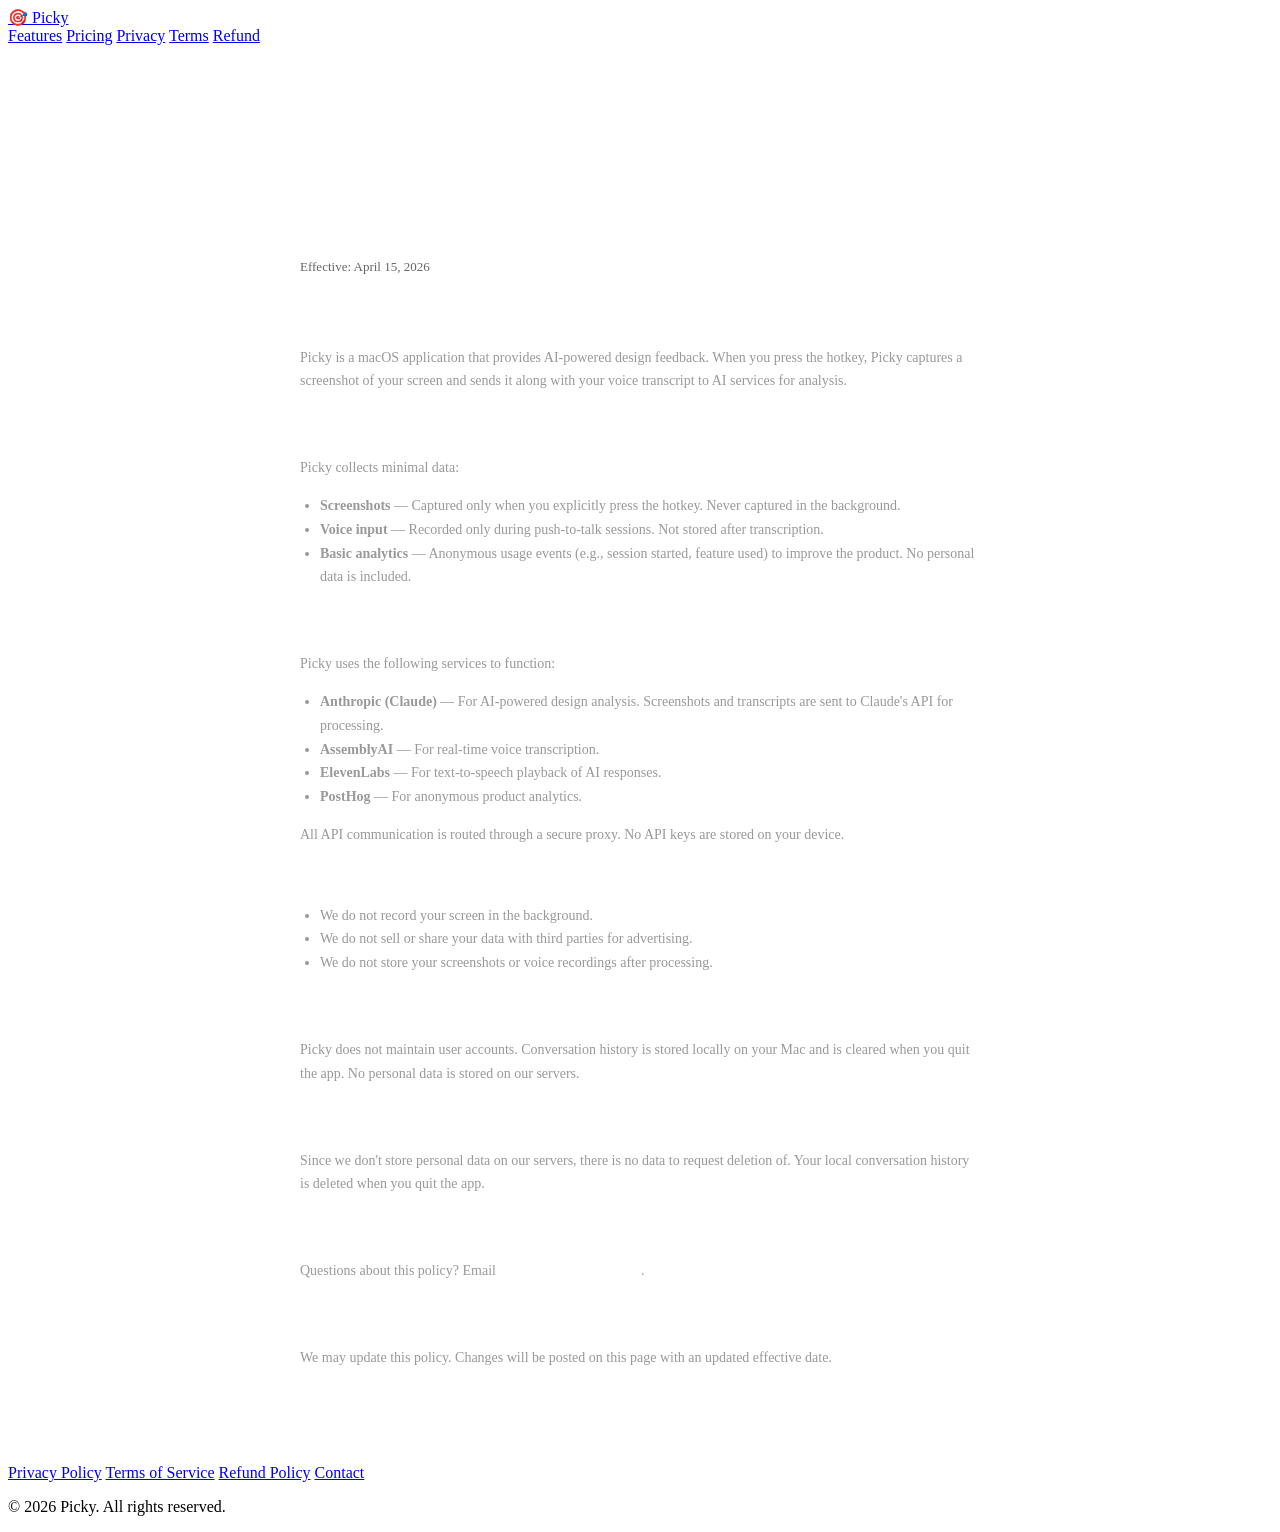
==== privacy/index.html @ 71b6a785 "Remove Python server, use folder-based clean URLs for pure static hosting" ====
<!DOCTYPE html>
<html lang="en">
<head>
  <meta charset="UTF-8">
  <meta name="viewport" content="width=device-width, initial-scale=1.0">
  <title>Privacy Policy — Picky</title>
  <link rel="preconnect" href="https://fonts.googleapis.com">
  <link href="https://fonts.googleapis.com/css2?family=Inter:wght@400;500;600;700&display=swap" rel="stylesheet">
  <link rel="stylesheet" href="style.css">
  <style>.legal{max-width:680px;margin:0 auto;padding:140px 24px 80px}.legal h1{font-size:32px;font-weight:700;color:#fff;margin-bottom:8px}.legal .date{font-size:13px;color:#666;margin-bottom:32px}.legal h2{font-size:18px;font-weight:600;color:#fff;margin-top:28px;margin-bottom:8px}.legal p,.legal li{font-size:14px;color:#999;line-height:1.7}.legal ul{padding-left:20px;margin:8px 0}</style>
</head>
<body>
  <nav>
    <div class="nav-inner">
      <a href="/" class="logo">🎯 Picky</a>
      <div class="nav-links">
        <a href="/#features">Features</a>
        <a href="/#pricing">Pricing</a>
        <a href="/privacy">Privacy</a>
        <a href="/terms">Terms</a>
        <a href="/refund">Refund</a>
      </div>
    </div>
  </nav>

  <div class="legal">
    <h1>Privacy Policy</h1>
    <p class="date">Effective: April 15, 2026</p>

    <h2>What Picky Does</h2>
    <p>Picky is a macOS application that provides AI-powered design feedback. When you press the hotkey, Picky captures a screenshot of your screen and sends it along with your voice transcript to AI services for analysis.</p>

    <h2>Data We Collect</h2>
    <p>Picky collects minimal data:</p>
    <ul>
      <li><strong>Screenshots</strong> — Captured only when you explicitly press the hotkey. Never captured in the background.</li>
      <li><strong>Voice input</strong> — Recorded only during push-to-talk sessions. Not stored after transcription.</li>
      <li><strong>Basic analytics</strong> — Anonymous usage events (e.g., session started, feature used) to improve the product. No personal data is included.</li>
    </ul>

    <h2>Third-Party Services</h2>
    <p>Picky uses the following services to function:</p>
    <ul>
      <li><strong>Anthropic (Claude)</strong> — For AI-powered design analysis. Screenshots and transcripts are sent to Claude's API for processing.</li>
      <li><strong>AssemblyAI</strong> — For real-time voice transcription.</li>
      <li><strong>ElevenLabs</strong> — For text-to-speech playback of AI responses.</li>
      <li><strong>PostHog</strong> — For anonymous product analytics.</li>
    </ul>
    <p>All API communication is routed through a secure proxy. No API keys are stored on your device.</p>

    <h2>What We Don't Do</h2>
    <ul>
      <li>We do not record your screen in the background.</li>
      <li>We do not sell or share your data with third parties for advertising.</li>
      <li>We do not store your screenshots or voice recordings after processing.</li>
    </ul>

    <h2>Data Storage</h2>
    <p>Picky does not maintain user accounts. Conversation history is stored locally on your Mac and is cleared when you quit the app. No personal data is stored on our servers.</p>

    <h2>Your Rights</h2>
    <p>Since we don't store personal data on our servers, there is no data to request deletion of. Your local conversation history is deleted when you quit the app.</p>

    <h2>Contact</h2>
    <p>Questions about this policy? Email <a href="mailto:mhalzaghari@gmail.com" style="color:#fff;text-decoration:underline">mhalzaghari@gmail.com</a>.</p>

    <h2>Changes</h2>
    <p>We may update this policy. Changes will be posted on this page with an updated effective date.</p>
  </div>

  <footer>
    <div class="footer-inner">
      <div class="footer-links">
        <a href="/privacy">Privacy Policy</a>
        <a href="/terms">Terms of Service</a>
        <a href="/refund">Refund Policy</a>
        <a href="mailto:mhalzaghari@gmail.com">Contact</a>
      </div>
      <p>&copy; 2026 Picky. All rights reserved.</p>
    </div>
  </footer>
</body>
</html>
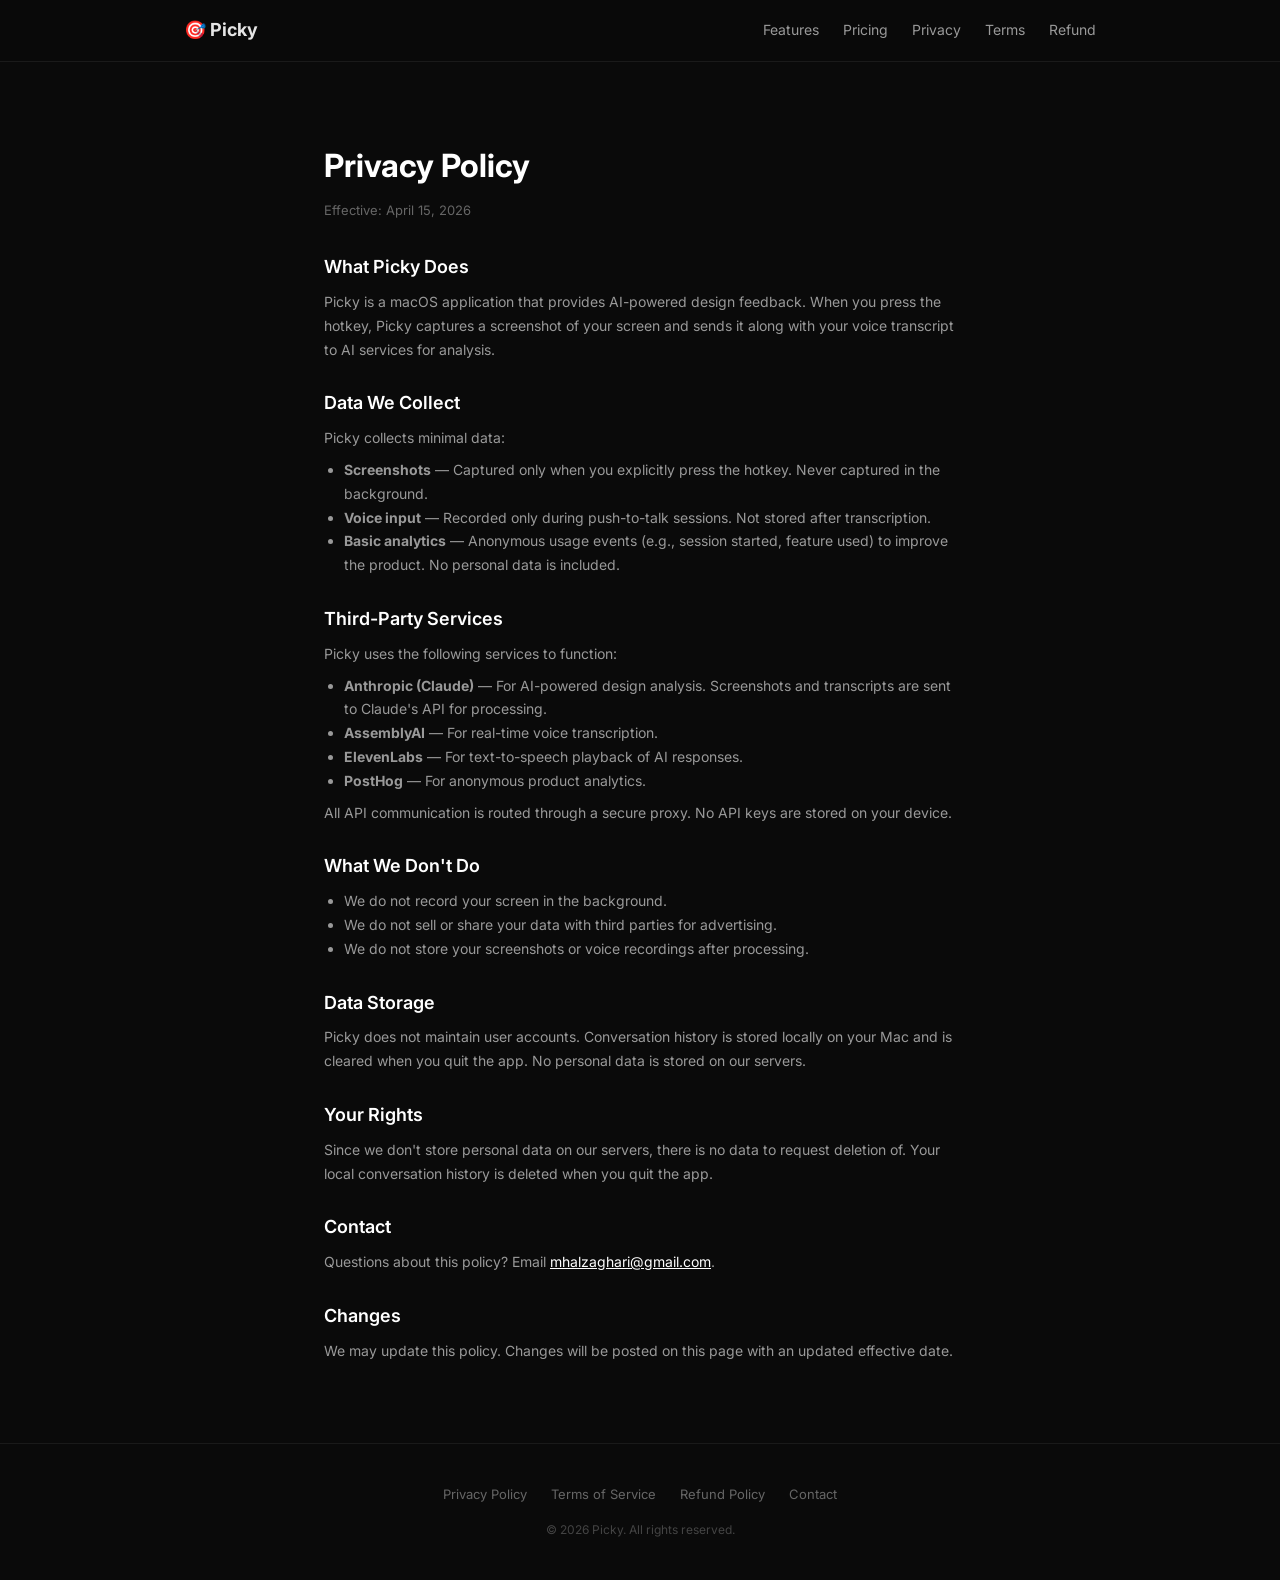
==== commit c7600ba5: "fix: use absolute path for style.css in terms and privacy pages" ====
--- a/privacy/index.html
+++ b/privacy/index.html
@@ -6,7 +6,7 @@
   <title>Privacy Policy — Picky</title>
   <link rel="preconnect" href="https://fonts.googleapis.com">
   <link href="https://fonts.googleapis.com/css2?family=Inter:wght@400;500;600;700&display=swap" rel="stylesheet">
-  <link rel="stylesheet" href="style.css">
+  <link rel="stylesheet" href="/style.css">
   <style>.legal{max-width:680px;margin:0 auto;padding:140px 24px 80px}.legal h1{font-size:32px;font-weight:700;color:#fff;margin-bottom:8px}.legal .date{font-size:13px;color:#666;margin-bottom:32px}.legal h2{font-size:18px;font-weight:600;color:#fff;margin-top:28px;margin-bottom:8px}.legal p,.legal li{font-size:14px;color:#999;line-height:1.7}.legal ul{padding-left:20px;margin:8px 0}</style>
 </head>
 <body>
--- a/style.css
+++ b/style.css
@@ -0,0 +1,59 @@
+* { margin: 0; padding: 0; box-sizing: border-box; }
+
+body {
+  font-family: 'Inter', -apple-system, sans-serif;
+  background: #0a0a0a;
+  color: #e5e5e5;
+  line-height: 1.6;
+}
+
+a { color: inherit; text-decoration: none; }
+
+/* Nav */
+nav { position: fixed; top: 0; width: 100%; z-index: 100; background: rgba(10,10,10,0.85); backdrop-filter: blur(12px); border-bottom: 1px solid #1a1a1a; }
+.nav-inner { max-width: 960px; margin: 0 auto; padding: 16px 24px; display: flex; justify-content: space-between; align-items: center; }
+.logo { font-size: 18px; font-weight: 700; }
+.nav-links { display: flex; gap: 24px; font-size: 14px; color: #999; }
+.nav-links a:hover { color: #fff; }
+
+/* Hero */
+.hero { max-width: 680px; margin: 0 auto; padding: 160px 24px 80px; text-align: center; }
+.badge { display: inline-block; padding: 6px 14px; background: #1a1a1a; border: 1px solid #333; border-radius: 20px; font-size: 12px; color: #999; margin-bottom: 24px; }
+.hero h1 { font-size: 48px; font-weight: 700; line-height: 1.15; color: #fff; margin-bottom: 20px; }
+.hero-sub { font-size: 18px; color: #999; max-width: 520px; margin: 0 auto 32px; }
+.cta-btn { display: inline-block; padding: 14px 32px; background: #fff; color: #0a0a0a; font-weight: 600; font-size: 15px; border-radius: 10px; transition: opacity 0.2s; }
+.cta-btn:hover { opacity: 0.85; }
+.hero-note { font-size: 12px; color: #666; margin-top: 12px; }
+
+/* Features */
+.features { max-width: 960px; margin: 0 auto; padding: 80px 24px; }
+.features h2 { font-size: 32px; font-weight: 700; color: #fff; text-align: center; margin-bottom: 48px; }
+.features-grid { display: grid; grid-template-columns: repeat(3, 1fr); gap: 24px; }
+.feature-card { background: #111; border: 1px solid #1a1a1a; border-radius: 14px; padding: 28px; }
+.feature-icon { font-size: 28px; margin-bottom: 14px; }
+.feature-card h3 { font-size: 16px; font-weight: 600; color: #fff; margin-bottom: 8px; }
+.feature-card p { font-size: 14px; color: #888; line-height: 1.5; }
+
+/* Pricing */
+.pricing { max-width: 480px; margin: 0 auto; padding: 80px 24px; text-align: center; }
+.pricing h2 { font-size: 32px; font-weight: 700; color: #fff; margin-bottom: 40px; }
+.price-card { background: #111; border: 1px solid #1a1a1a; border-radius: 16px; padding: 40px; }
+.price-label { font-size: 13px; font-weight: 600; color: #999; margin-bottom: 8px; }
+.price { font-size: 56px; font-weight: 700; color: #fff; }
+.price-period { font-size: 14px; color: #666; margin-bottom: 28px; }
+.price-card ul { list-style: none; text-align: left; margin-bottom: 28px; }
+.price-card li { padding: 6px 0; font-size: 14px; color: #bbb; }
+
+/* Footer */
+footer { border-top: 1px solid #1a1a1a; padding: 40px 24px; text-align: center; }
+.footer-inner { max-width: 960px; margin: 0 auto; }
+.footer-links { display: flex; justify-content: center; gap: 24px; margin-bottom: 16px; font-size: 13px; color: #666; }
+.footer-links a:hover { color: #fff; }
+footer p { font-size: 12px; color: #444; }
+
+/* Responsive */
+@media (max-width: 700px) {
+  .hero h1 { font-size: 32px; }
+  .hero-sub { font-size: 16px; }
+  .features-grid { grid-template-columns: 1fr; }
+}
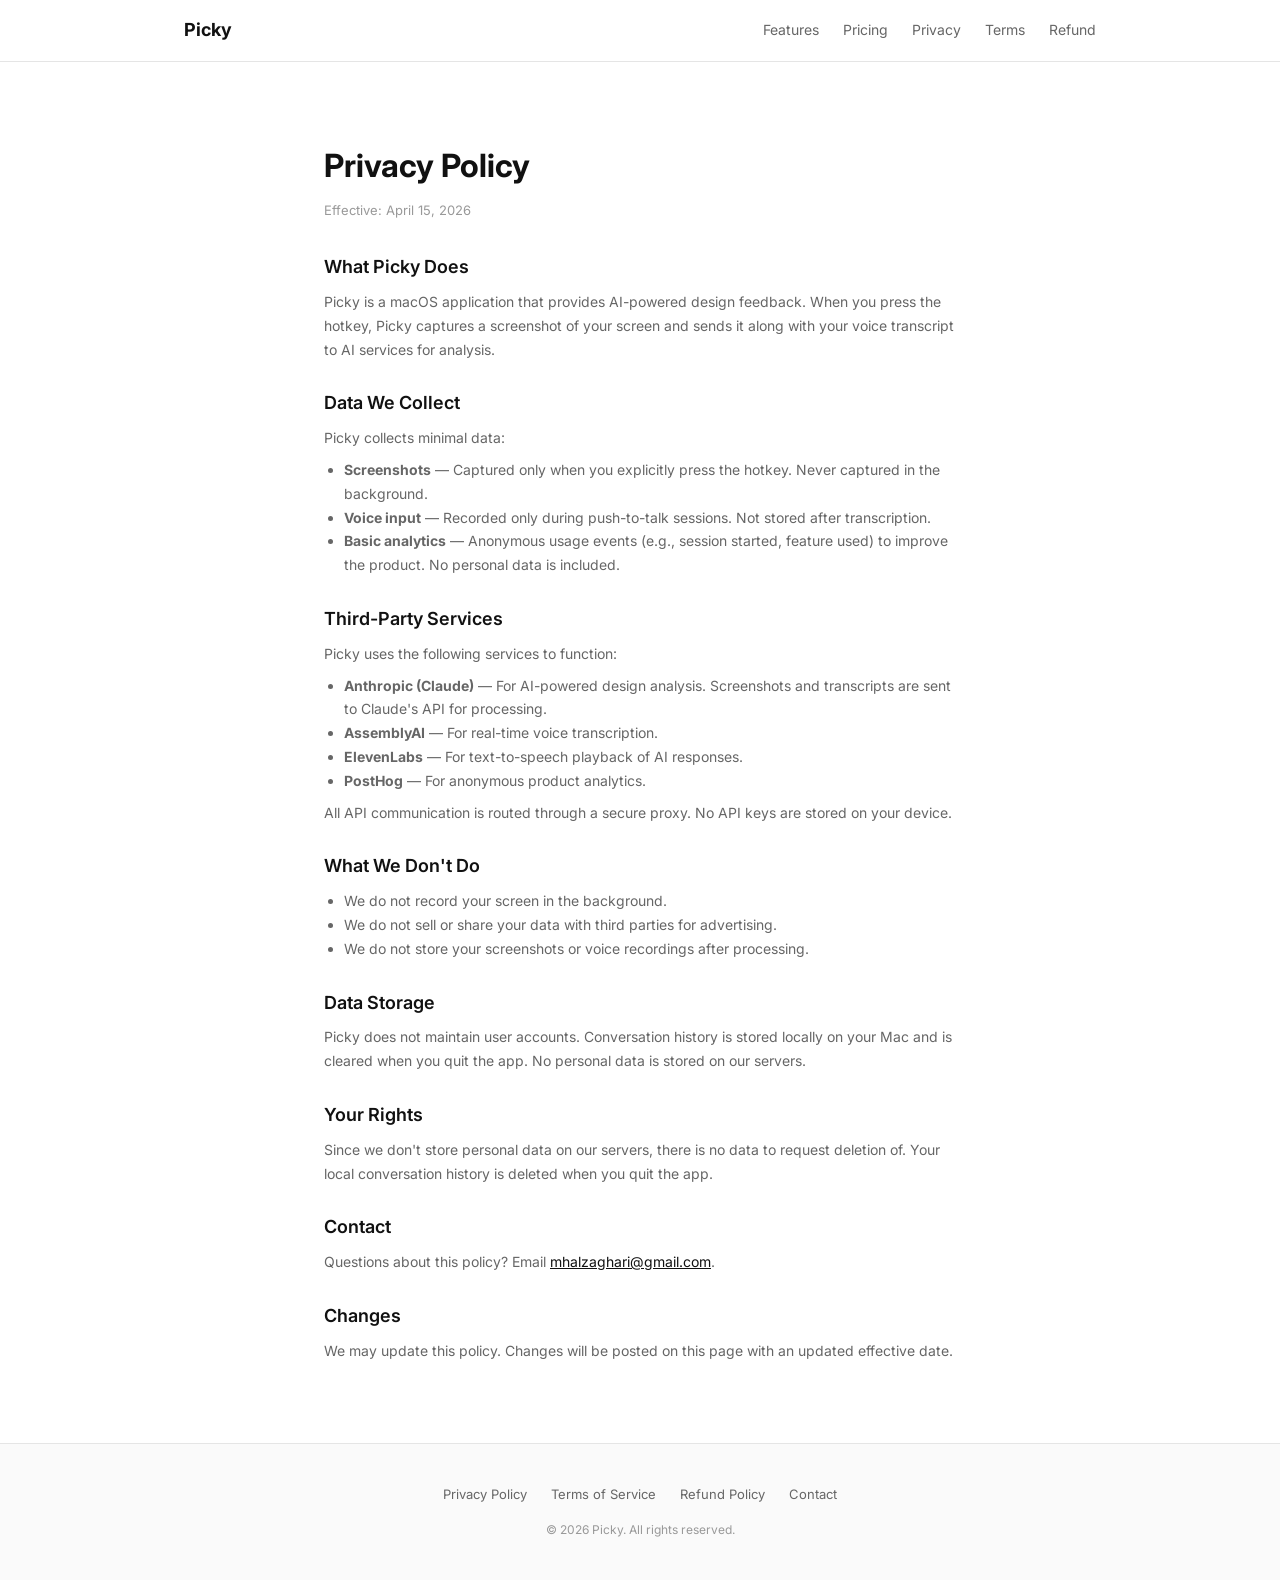
==== commit ed290a09: "Redesign: light theme, remove emojis, fix CSS paths" ====
--- a/privacy/index.html
+++ b/privacy/index.html
@@ -6,13 +6,13 @@
   <title>Privacy Policy — Picky</title>
   <link rel="preconnect" href="https://fonts.googleapis.com">
   <link href="https://fonts.googleapis.com/css2?family=Inter:wght@400;500;600;700&display=swap" rel="stylesheet">
-  <link rel="stylesheet" href="/style.css">
-  <style>.legal{max-width:680px;margin:0 auto;padding:140px 24px 80px}.legal h1{font-size:32px;font-weight:700;color:#fff;margin-bottom:8px}.legal .date{font-size:13px;color:#666;margin-bottom:32px}.legal h2{font-size:18px;font-weight:600;color:#fff;margin-top:28px;margin-bottom:8px}.legal p,.legal li{font-size:14px;color:#999;line-height:1.7}.legal ul{padding-left:20px;margin:8px 0}</style>
+  <link rel="stylesheet" href="../style.css">
+  <style>.legal{max-width:680px;margin:0 auto;padding:140px 24px 80px}.legal h1{font-size:32px;font-weight:700;color:#111;margin-bottom:8px}.legal .date{font-size:13px;color:#999;margin-bottom:32px}.legal h2{font-size:18px;font-weight:600;color:#111;margin-top:28px;margin-bottom:8px}.legal p,.legal li{font-size:14px;color:#666;line-height:1.7}.legal ul{padding-left:20px;margin:8px 0}</style>
 </head>
 <body>
   <nav>
     <div class="nav-inner">
-      <a href="/" class="logo">🎯 Picky</a>
+      <a href="/" class="logo">Picky</a>
       <div class="nav-links">
         <a href="/#features">Features</a>
         <a href="/#pricing">Pricing</a>
@@ -62,7 +62,7 @@
     <p>Since we don't store personal data on our servers, there is no data to request deletion of. Your local conversation history is deleted when you quit the app.</p>
 
     <h2>Contact</h2>
-    <p>Questions about this policy? Email <a href="mailto:mhalzaghari@gmail.com" style="color:#fff;text-decoration:underline">mhalzaghari@gmail.com</a>.</p>
+    <p>Questions about this policy? Email <a href="mailto:mhalzaghari@gmail.com" style="color:#111;text-decoration:underline">mhalzaghari@gmail.com</a>.</p>
 
     <h2>Changes</h2>
     <p>We may update this policy. Changes will be posted on this page with an updated effective date.</p>
--- a/style.css
+++ b/style.css
@@ -2,54 +2,53 @@
 
 body {
   font-family: 'Inter', -apple-system, sans-serif;
-  background: #0a0a0a;
-  color: #e5e5e5;
+  background: #ffffff;
+  color: #555;
   line-height: 1.6;
 }
 
 a { color: inherit; text-decoration: none; }
 
 /* Nav */
-nav { position: fixed; top: 0; width: 100%; z-index: 100; background: rgba(10,10,10,0.85); backdrop-filter: blur(12px); border-bottom: 1px solid #1a1a1a; }
+nav { position: fixed; top: 0; width: 100%; z-index: 100; background: rgba(255,255,255,0.85); backdrop-filter: blur(12px); border-bottom: 1px solid #e5e5e5; }
 .nav-inner { max-width: 960px; margin: 0 auto; padding: 16px 24px; display: flex; justify-content: space-between; align-items: center; }
-.logo { font-size: 18px; font-weight: 700; }
-.nav-links { display: flex; gap: 24px; font-size: 14px; color: #999; }
-.nav-links a:hover { color: #fff; }
+.logo { font-size: 18px; font-weight: 700; color: #111; }
+.nav-links { display: flex; gap: 24px; font-size: 14px; color: #666; }
+.nav-links a:hover { color: #111; }
 
 /* Hero */
 .hero { max-width: 680px; margin: 0 auto; padding: 160px 24px 80px; text-align: center; }
-.badge { display: inline-block; padding: 6px 14px; background: #1a1a1a; border: 1px solid #333; border-radius: 20px; font-size: 12px; color: #999; margin-bottom: 24px; }
-.hero h1 { font-size: 48px; font-weight: 700; line-height: 1.15; color: #fff; margin-bottom: 20px; }
-.hero-sub { font-size: 18px; color: #999; max-width: 520px; margin: 0 auto 32px; }
-.cta-btn { display: inline-block; padding: 14px 32px; background: #fff; color: #0a0a0a; font-weight: 600; font-size: 15px; border-radius: 10px; transition: opacity 0.2s; }
+.badge { display: inline-block; padding: 6px 14px; background: #f5f5f5; border: 1px solid #e0e0e0; border-radius: 20px; font-size: 12px; color: #666; margin-bottom: 24px; }
+.hero h1 { font-size: 48px; font-weight: 700; line-height: 1.15; color: #111; margin-bottom: 20px; }
+.hero-sub { font-size: 18px; color: #555; max-width: 520px; margin: 0 auto 32px; }
+.cta-btn { display: inline-block; padding: 14px 32px; background: #111; color: #fff; font-weight: 600; font-size: 15px; border-radius: 10px; transition: opacity 0.2s; }
 .cta-btn:hover { opacity: 0.85; }
-.hero-note { font-size: 12px; color: #666; margin-top: 12px; }
+.hero-note { font-size: 12px; color: #999; margin-top: 12px; }
 
 /* Features */
 .features { max-width: 960px; margin: 0 auto; padding: 80px 24px; }
-.features h2 { font-size: 32px; font-weight: 700; color: #fff; text-align: center; margin-bottom: 48px; }
+.features h2 { font-size: 32px; font-weight: 700; color: #111; text-align: center; margin-bottom: 48px; }
 .features-grid { display: grid; grid-template-columns: repeat(3, 1fr); gap: 24px; }
-.feature-card { background: #111; border: 1px solid #1a1a1a; border-radius: 14px; padding: 28px; }
-.feature-icon { font-size: 28px; margin-bottom: 14px; }
-.feature-card h3 { font-size: 16px; font-weight: 600; color: #fff; margin-bottom: 8px; }
-.feature-card p { font-size: 14px; color: #888; line-height: 1.5; }
+.feature-card { background: #fff; border: 1px solid #e5e5e5; border-radius: 14px; padding: 28px; box-shadow: 0 1px 3px rgba(0,0,0,0.06); }
+.feature-card h3 { font-size: 16px; font-weight: 600; color: #111; margin-bottom: 8px; }
+.feature-card p { font-size: 14px; color: #666; line-height: 1.5; }
 
 /* Pricing */
 .pricing { max-width: 480px; margin: 0 auto; padding: 80px 24px; text-align: center; }
-.pricing h2 { font-size: 32px; font-weight: 700; color: #fff; margin-bottom: 40px; }
-.price-card { background: #111; border: 1px solid #1a1a1a; border-radius: 16px; padding: 40px; }
+.pricing h2 { font-size: 32px; font-weight: 700; color: #111; margin-bottom: 40px; }
+.price-card { background: #fff; border: 1px solid #e5e5e5; border-radius: 16px; padding: 40px; box-shadow: 0 2px 8px rgba(0,0,0,0.06); }
 .price-label { font-size: 13px; font-weight: 600; color: #999; margin-bottom: 8px; }
-.price { font-size: 56px; font-weight: 700; color: #fff; }
-.price-period { font-size: 14px; color: #666; margin-bottom: 28px; }
+.price { font-size: 56px; font-weight: 700; color: #111; }
+.price-period { font-size: 14px; color: #999; margin-bottom: 28px; }
 .price-card ul { list-style: none; text-align: left; margin-bottom: 28px; }
-.price-card li { padding: 6px 0; font-size: 14px; color: #bbb; }
+.price-card li { padding: 6px 0; font-size: 14px; color: #555; }
 
 /* Footer */
-footer { border-top: 1px solid #1a1a1a; padding: 40px 24px; text-align: center; }
+footer { background: #fafafa; border-top: 1px solid #e5e5e5; padding: 40px 24px; text-align: center; }
 .footer-inner { max-width: 960px; margin: 0 auto; }
 .footer-links { display: flex; justify-content: center; gap: 24px; margin-bottom: 16px; font-size: 13px; color: #666; }
-.footer-links a:hover { color: #fff; }
-footer p { font-size: 12px; color: #444; }
+.footer-links a:hover { color: #111; }
+footer p { font-size: 12px; color: #999; }
 
 /* Responsive */
 @media (max-width: 700px) {
